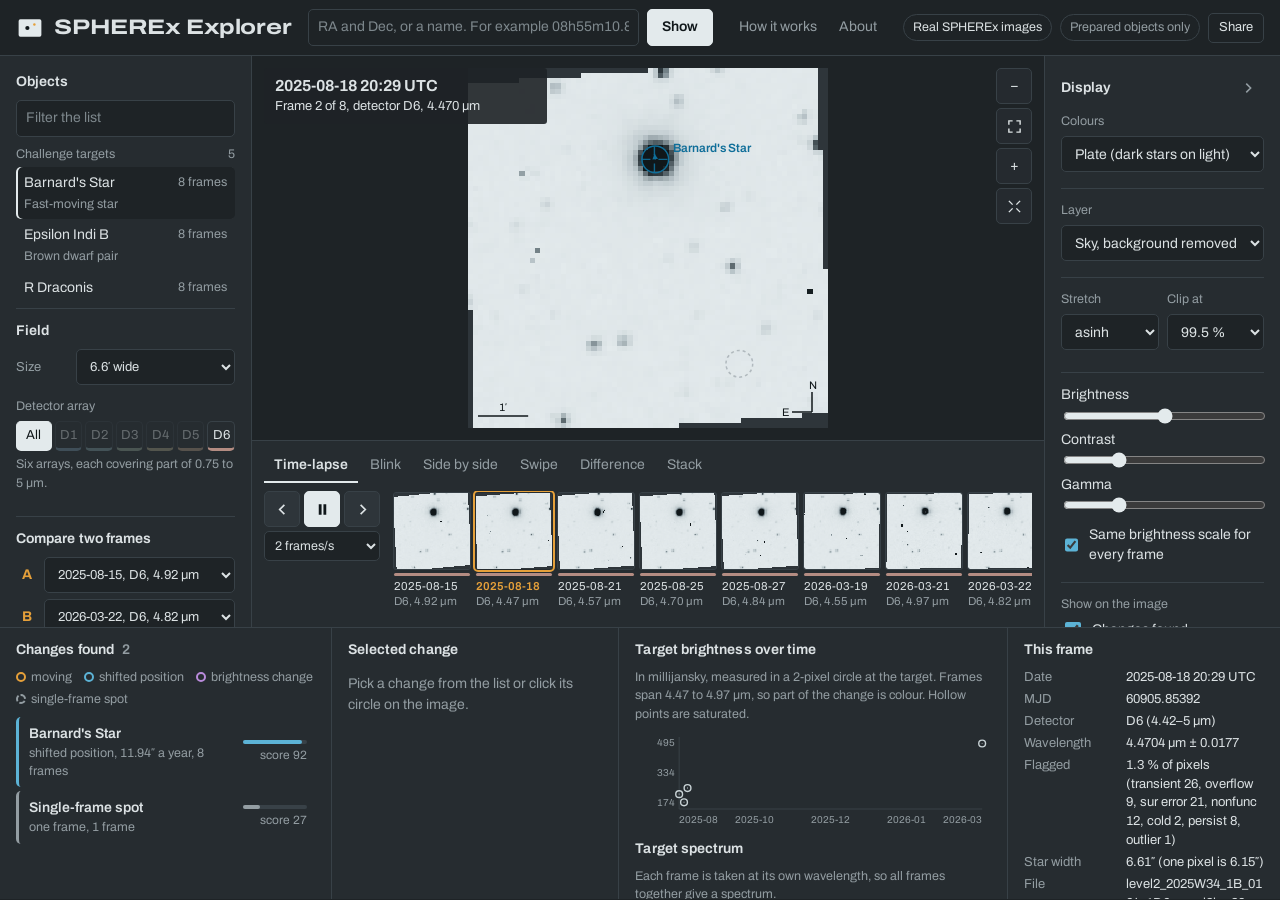
==== site/index.html @ b726d1da "New Design" ====
<!DOCTYPE html>
<html lang="en">
<head>
<meta charset="utf-8">
<meta name="viewport" content="width=device-width, initial-scale=1">
<title>SPHEREx Explorer</title>
<meta name="description" content="Type a position on the sky and play every NASA SPHEREx infrared image of it in time order. Things that move or change brightness stand out.">
<link rel="icon" href="data:image/svg+xml,%3Csvg xmlns=%22http://www.w3.org/2000/svg%22 viewBox=%220 0 32 32%22%3E%3Crect x=%223%22 y=%226%22 width=%2226%22 height=%2220%22 rx=%222%22 fill=%22%23E3EAEC%22/%3E%3Ccircle cx=%2213%22 cy=%2216%22 r=%222.4%22 fill=%22%2310171A%22/%3E%3Ccircle cx=%2221%22 cy=%2212%22 r=%221.4%22 fill=%22%23E5A03A%22/%3E%3C/svg%3E">
<link rel="preconnect" href="https://fonts.googleapis.com">
<link rel="preconnect" href="https://fonts.gstatic.com" crossorigin>
<link href="https://fonts.googleapis.com/css2?family=Archivo:wdth,wght@62..125,400..800&display=swap" rel="stylesheet">
<link rel="stylesheet" href="css/app.css">
</head>
<body>
<header class="topbar">
  <a class="brand" href="./" aria-label="SPHEREx Explorer, start page">
    <svg viewBox="0 0 32 32" class="logo" aria-hidden="true"><rect x="3" y="6" width="26" height="20" rx="2" fill="#E3EAEC"/><circle cx="13" cy="16" r="2.4" fill="#10171A"/><circle cx="21" cy="12" r="1.4" fill="#E5A03A"/></svg>
    <span class="brand-name">SPHEREx Explorer</span>
  </a>
  <form id="searchForm" class="search" role="search">
    <label for="coordInput" class="sr-only">Sky position or object name</label>
    <input id="coordInput" type="text" autocomplete="off" spellcheck="false"
           placeholder="RA and Dec, or a name. For example 08h55m10.8s −07d14m42s, or 133.795 −7.245">
    <button class="btn primary" type="submit">Show</button>
  </form>
  <nav class="topnav" aria-label="Help">
    <button class="navbtn" data-modal="how">How it works</button>
    <button class="navbtn" data-modal="about">About</button>
  </nav>
  <div class="status">
    <span id="sourceBadge" class="badge">No data loaded</span>
    <span id="apiBadge" class="badge dim" title="Search for any coordinates">Live search: checking</span>
    <button id="shareBtn" class="btn ghost small">Share</button>
  </div>
</header>

<main class="layout">
  <!-- LEFT: what to look at -->
  <aside class="panel left" aria-label="Objects and frame selection">
    <section class="block grow">
      <h2>Objects</h2>
      <label for="objectFilter" class="sr-only">Filter objects</label>
      <input id="objectFilter" type="text" placeholder="Filter the list" autocomplete="off">
      <div id="objectList" class="objlist" role="list"></div>
    </section>

    <section class="block">
      <h2>Field</h2>
      <label class="row"><span>Size</span>
        <select id="fovSelect">
          <option value="32">3.3′ wide, fastest</option>
          <option value="64" selected>6.6′ wide</option>
          <option value="96">9.8′ wide</option>
          <option value="128">13.1′ wide, for fast movers</option>
        </select>
      </label>
      <div class="sub">Detector array</div>
      <div id="detectorChips" class="chips det"></div>
      <p class="hint" id="detHint"></p>
    </section>

    <section class="block">
      <h2>Compare two frames</h2>
      <div class="ab">
        <label><span class="abtag">A</span><select id="obsA"></select></label>
        <label><span class="abtag">B</span><select id="obsB"></select></label>
      </div>
      <button id="analyzeBtn" class="btn wide">Blink A and B</button>
    </section>
  </aside>

  <!-- CENTER: the lightbox -->
  <section class="center" aria-label="Image viewer">
    <div class="stage-wrap" id="stageWrap">
      <canvas id="stage" aria-label="SPHEREx image of the selected field"></canvas>
      <div class="stage-msg" id="stageMsg">Pick an object on the left or type a position above.</div>
      <div class="frame-label" id="frameLabel" aria-live="polite"></div>
      <div class="readout" id="readout"></div>
      <div class="view-tools">
        <button class="btn icon" id="zoomOut" aria-label="Zoom out">−</button>
        <button class="btn icon" id="zoomReset" aria-label="Fit image">
          <svg viewBox="0 0 16 16" aria-hidden="true"><path d="M2 6V2h4M10 2h4v4M14 10v4h-4M6 14H2v-4" fill="none" stroke="currentColor" stroke-width="1.5"/></svg>
        </button>
        <button class="btn icon" id="zoomIn" aria-label="Zoom in">+</button>
        <button class="btn icon" id="fullscreenBtn" aria-label="Full screen">
          <svg viewBox="0 0 16 16" aria-hidden="true"><path d="M2 2l4 4M14 2l-4 4M2 14l4-4M14 14l-4-4" fill="none" stroke="currentColor" stroke-width="1.5"/></svg>
        </button>
      </div>
      <div class="loading hidden" id="loading"><div class="spinner"></div><span id="loadingText">Loading</span></div>
    </div>

    <div class="deck">
      <div class="modes" role="tablist" aria-label="View">
        <button class="mode active" data-mode="timelapse" role="tab">Time-lapse</button>
        <button class="mode" data-mode="blink" role="tab">Blink</button>
        <button class="mode" data-mode="side" role="tab">Side by side</button>
        <button class="mode" data-mode="swipe" role="tab">Swipe</button>
        <button class="mode" data-mode="diff" role="tab">Difference</button>
        <button class="mode" data-mode="stack" role="tab">Stack</button>
      </div>
      <div class="stack-opts hidden" id="stackOpts">
        <label><input type="radio" name="stackKind" value="mean" checked> Average (less noise)</label>
        <label><input type="radio" name="stackKind" value="max"> Brightest pixel (movers leave a trail)</label>
        <label><input type="radio" name="stackKind" value="resid"> This frame minus the average</label>
      </div>
      <div class="player" id="player">
        <div class="transport">
          <button class="btn icon" id="prevBtn" aria-label="Previous frame">
            <svg viewBox="0 0 16 16" aria-hidden="true"><path d="M10 3L5 8l5 5" fill="none" stroke="currentColor" stroke-width="1.8"/></svg>
          </button>
          <button class="btn icon play" id="playBtn" aria-label="Play">
            <svg viewBox="0 0 16 16" aria-hidden="true" class="i-play"><path d="M4 2.5v11L13 8z" fill="currentColor"/></svg>
            <svg viewBox="0 0 16 16" aria-hidden="true" class="i-pause"><path d="M4 2.5h3v11H4zM9 2.5h3v11H9z" fill="currentColor"/></svg>
          </button>
          <button class="btn icon" id="nextBtn" aria-label="Next frame">
            <svg viewBox="0 0 16 16" aria-hidden="true"><path d="M6 3l5 5-5 5" fill="none" stroke="currentColor" stroke-width="1.8"/></svg>
          </button>
          <label class="speed"><span class="sr-only">Speed</span>
            <select id="speedSelect"><option value="1">1 frame/s</option><option value="2" selected>2 frames/s</option><option value="4">4 frames/s</option><option value="8">8 frames/s</option></select>
          </label>
        </div>
        <div class="strip" id="strip" role="listbox" aria-label="Frames in time order"></div>
      </div>
    </div>
  </section>

  <!-- RIGHT: display -->
  <aside class="panel right" aria-label="Display settings" id="rightPanel">
    <h2>Display <button class="collapse" id="collapseRight" aria-label="Hide display settings">
      <svg viewBox="0 0 16 16" aria-hidden="true"><path d="M6 3l5 5-5 5" fill="none" stroke="currentColor" stroke-width="1.8"/></svg></button></h2>

    <section class="block">
      <label class="stack-lbl" for="cmapSelect">Colours</label>
      <select id="cmapSelect">
        <option value="plate" selected>Plate (dark stars on light)</option>
        <option value="gray">Grey (light stars on dark)</option>
        <option value="inferno">Inferno</option>
        <option value="ice">Ice</option>
      </select>
      <div class="cbar" id="cbar"></div>
    </section>

    <section class="block">
      <label class="stack-lbl" for="layerSelect">Layer</label>
      <select id="layerSelect">
        <option value="clean" selected>Sky, background removed</option>
        <option value="image">Sky as recorded</option>
        <option value="zodi">Zodiacal light model</option>
        <option value="noise">Noise estimate</option>
        <option value="quality">Flagged pixels</option>
      </select>
    </section>

    <section class="block two">
      <label class="stack-lbl">Stretch
        <select id="stretchSelect">
          <option value="asinh" selected>asinh</option>
          <option value="linear">linear</option>
          <option value="sqrt">square root</option>
          <option value="log">log</option>
        </select>
      </label>
      <label class="stack-lbl">Clip at
        <select id="clipSelect">
          <option value="99.5" selected>99.5 %</option>
          <option value="99">99 %</option>
          <option value="98">98 %</option>
          <option value="95">95 %</option>
          <option value="100">min to max</option>
        </select>
      </label>
    </section>

    <section class="block sliders">
      <label>Brightness <input type="range" id="brightness" min="-0.5" max="0.5" step="0.01" value="0"></label>
      <label>Contrast <input type="range" id="contrast" min="0.3" max="3" step="0.01" value="1"></label>
      <label>Gamma <input type="range" id="gamma" min="0.3" max="3" step="0.01" value="1"></label>
      <label class="check"><input type="checkbox" id="lockScale" checked> Same brightness scale for every frame</label>
    </section>

    <section class="block">
      <div class="stack-lbl">Show on the image</div>
      <label class="check"><input type="checkbox" id="showDetections" checked> Changes found</label>
      <label class="check"><input type="checkbox" id="showCross" checked> Target position</label>
      <label class="check"><input type="checkbox" id="showFlags"> Flagged pixels in red</label>
      <label class="check"><input type="checkbox" id="showGaia"> Gaia DR3 stars</label>
      <label class="check"><input type="checkbox" id="showWise"> AllWISE sources</label>
      <label class="check" title="Only changes the picture: small groups of flagged pixels are filled from their neighbours. Saturated star cores are left alone."><input type="checkbox" id="repairChk" checked> Fill cosmic-ray hits</label>
      <label class="check"><input type="checkbox" id="smoothChk"> Smooth by 1 pixel</label>
    </section>

    <section class="block actions">
      <button class="btn ghost wide" id="resetBtn">Reset display</button>
      <button class="btn ghost wide" id="aladinBtn">Open in Aladin sky atlas</button>
    </section>
  </aside>

  <!-- BOTTOM: what the computer found -->
  <section class="panel bottom" aria-label="Results">
    <div class="res-col">
      <h2>Changes found <span class="count" id="detCount">0</span></h2>
      <ul class="legend" aria-label="Legend">
        <li><i class="k moving"></i>moving</li>
        <li><i class="k shifted"></i>shifted position</li>
        <li><i class="k variable"></i>brightness change</li>
        <li><i class="k transient"></i>single-frame spot</li>
      </ul>
      <ul class="det-list" id="detList"></ul>
    </div>
    <div class="res-col">
      <h2>Selected change</h2>
      <div id="inspector" class="inspector"></div>
    </div>
    <div class="res-col charts">
      <h2>Target brightness over time</h2>
      <p class="hint" id="photNote"></p>
      <div class="chart" id="lcChart"></div>
      <h2>Target spectrum</h2>
      <p class="hint">Each frame is taken at its own wavelength, so all frames together give a spectrum.</p>
      <div class="chart" id="specChart"></div>
    </div>
    <div class="res-col">
      <h2>This frame</h2>
      <div id="frameMeta" class="meta"></div>
      <div id="notes" class="notes"></div>
    </div>
  </section>
</main>

<!-- Dialogs -->
<div class="modal hidden" id="modal-how" role="dialog" aria-modal="true" aria-labelledby="howTitle">
  <div class="modal-box prose">
    <button class="modal-close" data-close aria-label="Close">×</button>
    <h2 id="howTitle">How it works</h2>
    <p>In 1930 Clyde Tombaugh found Pluto by flipping between two photographs of the same patch of sky and noticing one dot that had moved. This tool does the same with images from NASA's SPHEREx telescope, which has photographed the whole sky in infrared every six months since 2025.</p>
    <h3>What happens when you type a position</h3>
    <ol>
      <li>The tool asks NASA's IRSA archive for every SPHEREx image that contains the position and downloads a small square around it.</li>
      <li>SPHEREx photographs the sky at a different angle each time, so each square is rotated to put north up and redrawn on the same grid. Stars stay put; anything that moves, moves on screen.</li>
      <li>Pixels hit by cosmic rays, dead pixels and saturated pixels are marked using the flags that come with each image. The glow from dust in the Solar System (zodiacal light) is subtracted.</li>
      <li>A program compares the frames and marks sources that move in a straight line, stars whose position drifts by at least 2.5″ a year, and stars whose brightness changes compared with their neighbours. It gives each one a score. The score is a hint, not a verdict.</li>
    </ol>
    <h3>Limits</h3>
    <p>One SPHEREx pixel covers 6.15″ of sky. In a year of data only the fastest nearby stars move by about one pixel. Very bright stars saturate the detector, and very faint objects are lost in the noise of a single image.</p>
    <p>SPHEREx has six detector arrays, each covering a different infrared wavelength range. A star can look brighter in one array than another simply because of its colour, so to look for brightness changes, compare frames from the same array.</p>
  </div>
</div>
<div class="modal hidden" id="modal-about" role="dialog" aria-modal="true" aria-labelledby="aboutTitle">
  <div class="modal-box prose">
    <button class="modal-close" data-close aria-label="Close">×</button>
    <h2 id="aboutTitle">About</h2>
    <p>Made for the 2026 NASA Space Apps Challenge, challenge “Planet X and SPHEREx”, by team <span id="teamName">The K' Oirat</span> from Astana, Kazakhstan.</p>
    <p>Images: SPHEREx Quick Release spectral images from the NASA/IPAC Infrared Science Archive (IRSA). If you use images from this tool, cite the SPHEREx data release DOIs listed by IRSA. Star catalogues: ESA Gaia DR3 and NASA AllWISE through CDS VizieR. Sky atlas: Aladin Lite by CDS, Strasbourg.</p>
    <p>To link to a position, add <code>?ra=…&amp;dec=…</code> to the address, or use Share.</p>
    <p class="muted">The change scores come from a simple algorithm and are not scientific classifications.</p>
  </div>
</div>
<div class="modal hidden" id="modal-share" role="dialog" aria-modal="true" aria-labelledby="shareTitle">
  <div class="modal-box">
    <button class="modal-close" data-close aria-label="Close">×</button>
    <h2 id="shareTitle">Share this view</h2>
    <label class="stack-lbl" for="shareLink">Link</label>
    <div class="copyrow"><input id="shareLink" readonly><button class="btn primary" data-copy="shareLink">Copy link</button></div>
    <label class="stack-lbl" for="embedCode">Code to embed in another website</label>
    <div class="copyrow"><input id="embedCode" readonly><button class="btn primary" data-copy="embedCode">Copy code</button></div>
  </div>
</div>
<div class="modal hidden" id="modal-aladin" role="dialog" aria-modal="true" aria-labelledby="aladinTitle">
  <div class="modal-box wide">
    <button class="modal-close" data-close aria-label="Close">×</button>
    <h2 id="aladinTitle">Sky atlas around the target</h2>
    <p class="hint">2MASS images with Gaia DR3 and AllWISE catalogues, from Aladin Lite (CDS).</p>
    <div id="aladinDiv" class="aladin"></div>
  </div>
</div>
<div class="toast hidden" id="toast" role="status"></div>

<script src="js/config.js"></script>
<script src="js/app.js"></script>
</body>
</html>
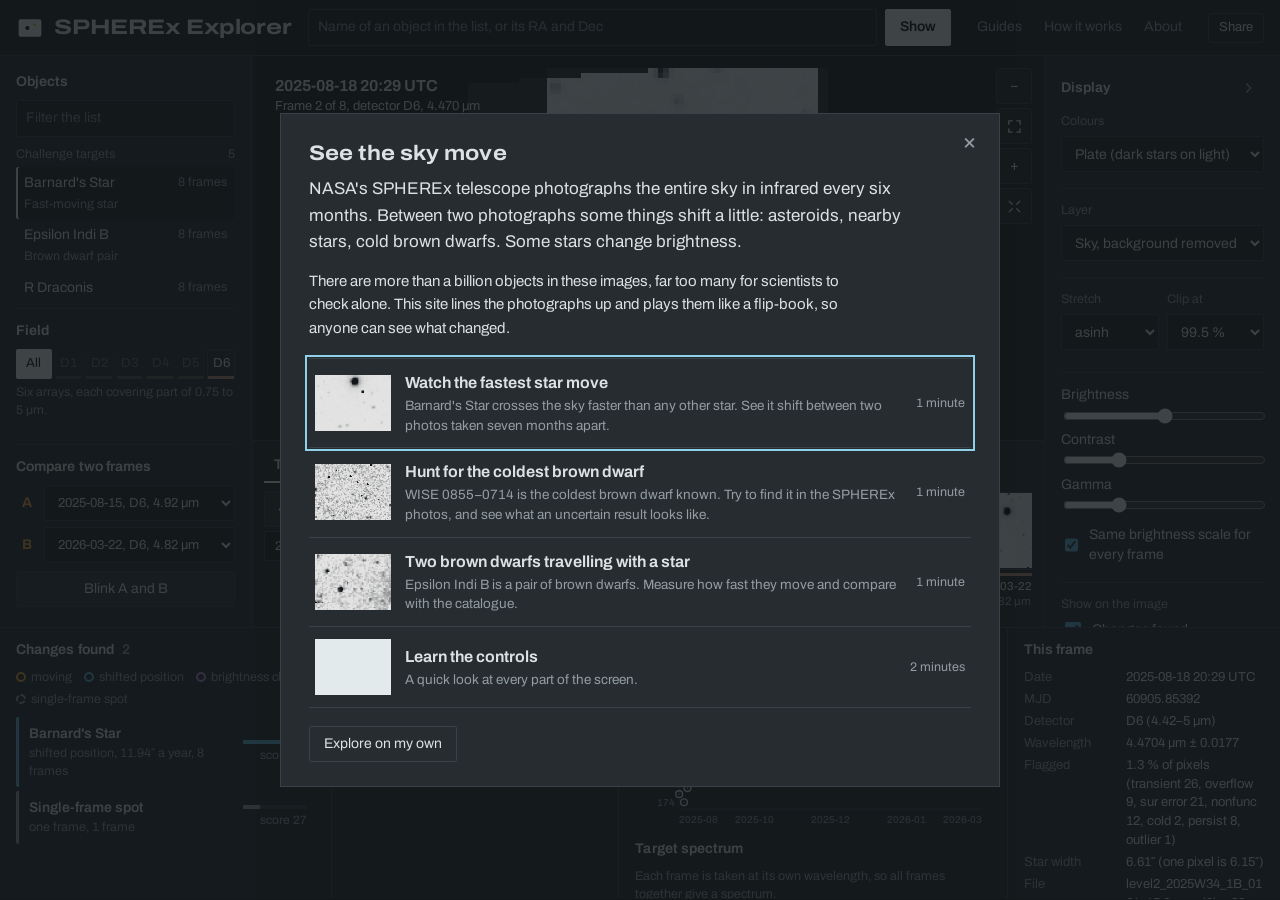
==== commit 55a00b59: "UI / UX Fixes and Scalability" ====
--- a/site/index.html
+++ b/site/index.html
@@ -24,18 +24,16 @@
     <button class="btn primary" type="submit">Show</button>
   </form>
   <nav class="topnav" aria-label="Help">
+    <button class="navbtn" id="guidesBtn">Guides</button>
     <button class="navbtn" data-modal="how">How it works</button>
     <button class="navbtn" data-modal="about">About</button>
   </nav>
   <div class="status">
-    <span id="sourceBadge" class="badge">No data loaded</span>
-    <span id="apiBadge" class="badge dim" title="Search for any coordinates">Live search: checking</span>
     <button id="shareBtn" class="btn ghost small">Share</button>
   </div>
 </header>
 
 <main class="layout">
-  <!-- LEFT: what to look at -->
   <aside class="panel left" aria-label="Objects and frame selection">
     <section class="block grow">
       <h2>Objects</h2>
@@ -46,7 +44,7 @@
 
     <section class="block">
       <h2>Field</h2>
-      <label class="row"><span>Size</span>
+      <label class="row needs-api"><span>Size</span>
         <select id="fovSelect">
           <option value="32">3.3′ wide, fastest</option>
           <option value="64" selected>6.6′ wide</option>
@@ -54,7 +52,7 @@
           <option value="128">13.1′ wide, for fast movers</option>
         </select>
       </label>
-      <div class="sub">Detector array</div>
+      <div class="sub needs-api">Detector array</div>
       <div id="detectorChips" class="chips det"></div>
       <p class="hint" id="detHint"></p>
     </section>
@@ -69,7 +67,6 @@
     </section>
   </aside>
 
-  <!-- CENTER: the lightbox -->
   <section class="center" aria-label="Image viewer">
     <div class="stage-wrap" id="stageWrap">
       <canvas id="stage" aria-label="SPHEREx image of the selected field"></canvas>
@@ -124,7 +121,6 @@
     </div>
   </section>
 
-  <!-- RIGHT: display -->
   <aside class="panel right" aria-label="Display settings" id="rightPanel">
     <h2>Display <button class="collapse" id="collapseRight" aria-label="Hide display settings">
       <svg viewBox="0 0 16 16" aria-hidden="true"><path d="M6 3l5 5-5 5" fill="none" stroke="currentColor" stroke-width="1.8"/></svg></button></h2>
@@ -183,8 +179,8 @@
       <label class="check"><input type="checkbox" id="showDetections" checked> Changes found</label>
       <label class="check"><input type="checkbox" id="showCross" checked> Target position</label>
       <label class="check"><input type="checkbox" id="showFlags"> Flagged pixels in red</label>
-      <label class="check"><input type="checkbox" id="showGaia"> Gaia DR3 stars</label>
-      <label class="check"><input type="checkbox" id="showWise"> AllWISE sources</label>
+      <label class="check needs-api"><input type="checkbox" id="showGaia"> Gaia DR3 stars</label>
+      <label class="check needs-api"><input type="checkbox" id="showWise"> AllWISE sources</label>
       <label class="check" title="Only changes the picture: small groups of flagged pixels are filled from their neighbours. Saturated star cores are left alone."><input type="checkbox" id="repairChk" checked> Fill cosmic-ray hits</label>
       <label class="check"><input type="checkbox" id="smoothChk"> Smooth by 1 pixel</label>
     </section>
@@ -195,7 +191,6 @@
     </section>
   </aside>
 
-  <!-- BOTTOM: what the computer found -->
   <section class="panel bottom" aria-label="Results">
     <div class="res-col">
       <h2>Changes found <span class="count" id="detCount">0</span></h2>
@@ -227,7 +222,6 @@
   </section>
 </main>
 
-<!-- Dialogs -->
 <div class="modal hidden" id="modal-how" role="dialog" aria-modal="true" aria-labelledby="howTitle">
   <div class="modal-box prose">
     <button class="modal-close" data-close aria-label="Close">×</button>
@@ -240,6 +234,9 @@
       <li>Pixels hit by cosmic rays, dead pixels and saturated pixels are marked using the flags that come with each image. The glow from dust in the Solar System (zodiacal light) is subtracted.</li>
       <li>A program compares the frames and marks sources that move in a straight line, stars whose position drifts by at least 2.5″ a year, and stars whose brightness changes compared with their neighbours. It gives each one a score. The score is a hint, not a verdict.</li>
     </ol>
+    <h3>How the parts fit together</h3>
+    <p>The data comes first. Everything is built around SPHEREx's own image files (FITS), and the website is only the outer layer that shows the result. New data releases, a better detection model or a different website can each be swapped in without touching the rest.</p>
+    <img class="diagram" src="img/architecture.svg" alt="Diagram: SPHEREx FITS images in NASA's IRSA archive feed a Python pipeline, which writes one JSON file per object; the website reads those files. A machine-learning model, new data releases and other telescopes can plug into the pipeline.">
     <h3>Limits</h3>
     <p>One SPHEREx pixel covers 6.15″ of sky. In a year of data only the fastest nearby stars move by about one pixel. Very bright stars saturate the detector, and very faint objects are lost in the noise of a single image.</p>
     <p>SPHEREx has six detector arrays, each covering a different infrared wavelength range. A star can look brighter in one array than another simply because of its colour, so to look for brightness changes, compare frames from the same array.</p>
@@ -273,9 +270,20 @@
     <div id="aladinDiv" class="aladin"></div>
   </div>
 </div>
+<div class="modal hidden" id="modal-welcome" role="dialog" aria-modal="true" aria-labelledby="welcomeTitle">
+  <div class="modal-box welcome">
+    <button class="modal-close" data-close aria-label="Close">×</button>
+    <h2 id="welcomeTitle">See the sky move</h2>
+    <p class="lede">NASA's SPHEREx telescope photographs the entire sky in infrared every six months. Between two photographs some things shift a little: asteroids, nearby stars, cold brown dwarfs. Some stars change brightness.</p>
+    <p>There are more than a billion objects in these images, far too many for scientists to check alone. This site lines the photographs up and plays them like a flip-book, so anyone can see what changed.</p>
+    <ul class="guides" id="guideList"></ul>
+    <button class="btn ghost skip" data-close>Explore on my own</button>
+  </div>
+</div>
 <div class="toast hidden" id="toast" role="status"></div>
 
 <script src="js/config.js"></script>
 <script src="js/app.js"></script>
+<script src="js/guide.js"></script>
 </body>
 </html>
--- a/site/css/app.css
+++ b/site/css/app.css
@@ -0,0 +1,286 @@
+:root {
+  --housing: #1E2326;
+  --panel: #262C30;
+  --panel-2: #2E353A;
+  --rule: #384147;
+  --ink: #DCE2E4;
+  --ink-muted: #939DA2;
+  --glass: #E3EAEC;
+  --plate-ink: #10171A;
+  --sodium: #E5A03A;
+  --cyan: #5CB3D6;
+  --violet: #B98BDB;
+  --moving: var(--sodium);
+  --shifted: var(--cyan);
+  --variable: var(--violet);
+  --transient: #939DA2;
+  --focus: #8FD0EA;
+  --r-panel: 0;
+  --r-ctl: 2px;
+  --font: "Archivo", "Helvetica Neue", Arial, sans-serif;
+  --s1: 4px; --s2: 8px; --s3: 12px; --s4: 16px; --s5: 24px;
+}
+* { box-sizing: border-box; }
+html, body { height: 100%; margin: 0; }
+body {
+  background: var(--housing); color: var(--ink);
+  font: 400 14px/1.45 var(--font); font-variation-settings: "wdth" 100;
+  font-feature-settings: "tnum" 1; -webkit-font-smoothing: antialiased;
+}
+button, input, select { font: inherit; color: inherit; }
+button { cursor: pointer; }
+:focus-visible { outline: 2px solid var(--focus); outline-offset: 2px; }
+h2 { font-size: 14px; font-weight: 650; margin: 0 0 var(--s2); display: flex; align-items: center; gap: var(--s2); letter-spacing: .005em; }
+h3 { font-size: 14px; font-weight: 650; margin: var(--s4) 0 var(--s1); }
+code { font: inherit; background: var(--panel-2); padding: 0 4px; }
+a { color: var(--cyan); }
+.hidden { display: none !important; }
+.sr-only { position: absolute !important; width: 1px; height: 1px; overflow: hidden; clip: rect(0 0 0 0); white-space: nowrap; }
+.muted { color: var(--ink-muted); }
+.hint { font-size: 12.5px; color: var(--ink-muted); margin: var(--s1) 0 var(--s2); }
+
+.topbar { display: flex; align-items: center; gap: var(--s4); padding: var(--s2) var(--s4); min-height: 56px; border-bottom: 1px solid var(--rule); }
+.brand { display: flex; align-items: center; gap: 10px; color: var(--ink); text-decoration: none; flex: none; }
+.logo { width: 28px; height: 28px; }
+.brand-name { font-size: 21px; font-weight: 720; font-variation-settings: "wdth" 125; letter-spacing: -.01em; line-height: 1; }
+.search { flex: 1; display: flex; gap: var(--s2); max-width: 720px; }
+.search input { flex: 1; min-width: 0; }
+.topnav { display: flex; gap: 2px; }
+.navbtn { background: none; border: 0; padding: 8px 10px; border-radius: var(--r-ctl); color: var(--ink-muted); }
+.navbtn:hover { color: var(--ink); background: var(--panel); }
+.status { margin-left: auto; display: flex; align-items: center; gap: var(--s2); flex: none; }
+.no-api .needs-api { display: none !important; }
+
+select, input[type=text], input[readonly] {
+  width: 100%; background: var(--housing); border: 1px solid var(--rule); border-radius: var(--r-ctl);
+  padding: 7px 9px; min-height: 36px; outline: none;
+}
+select:focus-visible, input:focus-visible { border-color: var(--focus); outline: none; box-shadow: 0 0 0 1px var(--focus); }
+input::placeholder { color: #7D878C; }
+.btn { border: 1px solid var(--rule); background: var(--panel-2); border-radius: var(--r-ctl); padding: 7px 14px; min-height: 36px; transition: background-color .15s, border-color .15s; }
+.btn:hover { border-color: #56626A; background: #343C42; }
+.btn.primary { background: var(--glass); color: var(--plate-ink); border-color: var(--glass); font-weight: 600; }
+.btn.primary:hover { background: #fff; }
+.btn.ghost { background: transparent; }
+.btn.small { padding: 4px 10px; min-height: 30px; font-size: 13px; }
+.btn.wide { width: 100%; margin-top: var(--s2); }
+.btn.icon { width: 36px; height: 36px; padding: 0; display: inline-grid; place-items: center; }
+.btn.icon svg { width: 15px; height: 15px; }
+.btn:disabled { opacity: .45; cursor: not-allowed; }
+.check { display: flex; align-items: center; gap: var(--s2); margin: 6px 0; cursor: pointer; }
+.check input, .stack-opts input { accent-color: var(--cyan); width: 16px; height: 16px; }
+input[type=range] { accent-color: var(--glass); width: 100%; }
+.stack-lbl { display: block; font-size: 12.5px; color: var(--ink-muted); margin-bottom: 6px; }
+.stack-lbl select { margin-top: 6px; color: var(--ink); font-size: 14px; }
+.row { display: grid; grid-template-columns: 52px 1fr; align-items: center; gap: var(--s2); font-size: 13px; color: var(--ink-muted); }
+.row select { color: var(--ink); }
+.sub { font-size: 12.5px; color: var(--ink-muted); margin: var(--s3) 0 6px; }
+
+.layout {
+  height: calc(100vh - 57px); display: grid; gap: 0;
+  grid-template-columns: 252px minmax(420px, 1fr) 236px;
+  grid-template-rows: minmax(380px, 1fr) 272px;
+  grid-template-areas: "left center right" "bottom bottom bottom";
+}
+.layout.right-collapsed { grid-template-columns: 252px minmax(420px, 1fr) 48px; }
+.layout.right-collapsed .right > :not(h2) { display: none; }
+.layout.right-collapsed .right h2 { writing-mode: vertical-rl; }
+.layout.right-collapsed .collapse svg { transform: rotate(180deg); }
+.panel { background: var(--panel); min-height: 0; min-width: 0; padding: var(--s4); }
+.left { grid-area: left; border-right: 1px solid var(--rule); display: flex; flex-direction: column; overflow-y: auto; }
+.right { grid-area: right; border-left: 1px solid var(--rule); overflow: auto; }
+.bottom { grid-area: bottom; border-top: 1px solid var(--rule); display: grid; grid-template-columns: 1.15fr 1fr 1.35fr .95fr; overflow: hidden; padding: 0; }
+.block { margin-bottom: var(--s4); }
+.block.two { display: grid; grid-template-columns: 1fr 1fr; gap: var(--s2); }
+.block.grow { flex: 1 1 220px; min-height: 220px; display: flex; flex-direction: column; }
+.left .block + .block { border-top: 1px solid var(--rule); padding-top: var(--s3); }
+.right .block + .block { border-top: 1px solid var(--rule); padding-top: var(--s3); }
+.collapse { margin-left: auto; background: none; border: 0; color: var(--ink-muted); width: 32px; height: 32px; display: grid; place-items: center; border-radius: var(--r-ctl); }
+.collapse:hover { background: var(--panel-2); color: var(--ink); }
+.collapse svg { width: 14px; height: 14px; }
+
+.objlist { margin-top: var(--s2); overflow: auto; flex: 1 1 0; min-height: 0; margin-right: -8px; padding-right: 8px; }
+.objgroup { font-size: 12.5px; color: var(--ink-muted); margin: var(--s3) 0 var(--s1); display: flex; justify-content: space-between; }
+.objgroup:first-child { margin-top: 0; }
+.obj { display: grid; grid-template-columns: 1fr auto; gap: 2px var(--s2); width: 100%; text-align: left; background: none; border: 0; border-radius: var(--r-ctl); padding: 6px 8px; color: var(--ink); }
+.obj:hover { background: var(--panel-2); }
+.obj[aria-current="true"] { background: var(--housing); box-shadow: inset 2px 0 0 var(--glass); }
+.obj .on { font-size: 12.5px; color: var(--ink-muted); }
+.obj .what { grid-column: 1 / -1; font-size: 12.5px; color: var(--ink-muted); }
+.obj .flag { width: 8px; height: 8px; border-radius: 50%; align-self: center; }
+.chips { display: flex; flex-wrap: wrap; gap: 4px; }
+.chips.det { display: grid; grid-template-columns: 1.3fr repeat(6, 1fr); gap: 3px; }
+.chips.det .chip { justify-content: center; padding: 3px 0; border-bottom-width: 3px; }
+.chip { border: 1px solid var(--rule); background: transparent; border-radius: var(--r-ctl); padding: 3px 8px; min-height: 30px; font-size: 13px; display: inline-flex; align-items: center; gap: 5px; }
+.chip:hover { border-color: #56626A; }
+.chip.active { background: var(--glass); color: var(--plate-ink); border-color: var(--glass); }
+.chip .sub { margin: 0; font-size: 12px; color: inherit; opacity: .7; }
+.chip.off { opacity: .35; }
+
+.ab { display: grid; gap: 6px; }
+.ab label { display: grid; grid-template-columns: 22px 1fr; align-items: center; gap: 6px; }
+.abtag { font-weight: 700; color: var(--sodium); text-align: center; }
+.ab select { font-size: 13px; }
+
+.center { grid-area: center; display: flex; flex-direction: column; min-width: 0; min-height: 0; }
+.stage-wrap { position: relative; flex: 1; min-height: 0; background: var(--housing); overflow: hidden; }
+#stage { position: absolute; inset: 0; width: 100%; height: 100%; cursor: grab; touch-action: none; }
+#stage.dragging { cursor: grabbing; }
+.stage-msg { position: absolute; inset: 0; display: grid; place-items: center; color: var(--ink-muted); text-align: center; padding: 30px; pointer-events: none; max-width: 60ch; margin: auto; }
+.stage-msg:empty { display: none; }
+.frame-label { position: absolute; left: var(--s3); top: var(--s3); max-width: min(440px, calc(100% - 80px)); font-size: 13px; line-height: 1.4; pointer-events: none; white-space: pre-line; color: var(--ink); background: rgba(30,35,38,.9); padding: 7px 11px 8px; border-radius: var(--r-panel); }
+.frame-label:first-line { font-size: 16px; font-weight: 650; }
+.frame-label:empty, .readout:empty { display: none; }
+.readout { position: absolute; left: var(--s3); bottom: var(--s3); font-size: 12.5px; color: var(--ink); pointer-events: none; white-space: pre; background: rgba(30,35,38,.9); padding: 5px 9px; border-radius: var(--r-panel); }
+.view-tools { position: absolute; right: var(--s3); top: var(--s3); display: flex; flex-direction: column; gap: 4px; }
+.view-tools .btn { background: rgba(38,44,48,.9); }
+.loading { position: absolute; inset: 0; display: flex; align-items: center; justify-content: center; gap: 10px; background: rgba(30,35,38,.75); }
+.spinner { width: 22px; height: 22px; border-radius: 50%; border: 3px solid var(--rule); border-top-color: var(--glass); animation: spin .9s linear infinite; }
+@keyframes spin { to { transform: rotate(360deg); } }
+
+.deck { border-top: 1px solid var(--rule); padding: var(--s2) var(--s3) var(--s3); background: var(--panel); }
+.modes { display: flex; gap: 2px; flex-wrap: wrap; margin-bottom: var(--s2); }
+.mode { background: none; border: 0; border-bottom: 2px solid transparent; padding: 6px 10px; color: var(--ink-muted); min-height: 34px; }
+.mode:hover { color: var(--ink); }
+.mode.active { color: var(--ink); border-bottom-color: var(--glass); font-weight: 600; }
+.stack-opts { display: flex; gap: var(--s4); margin: 0 0 var(--s2); font-size: 13px; color: var(--ink-muted); flex-wrap: wrap; }
+.stack-opts label { display: flex; align-items: center; gap: 6px; cursor: pointer; }
+.player { display: flex; gap: var(--s3); align-items: stretch; }
+.transport { display: grid; grid-template-columns: repeat(3, 36px); grid-template-rows: 36px auto; gap: 4px; align-content: start; }
+.transport .speed { grid-column: 1 / -1; }
+.transport .speed select { min-height: 30px; padding: 3px 6px; font-size: 12.5px; }
+.btn.play { background: var(--glass); color: var(--plate-ink); border-color: var(--glass); }
+.btn.play:hover { background: #fff; }
+.btn.play .i-pause, .btn.play.playing .i-play { display: none; }
+.btn.play.playing .i-pause { display: block; }
+
+.strip { flex: 1; display: flex; gap: 6px; overflow-x: auto; padding: 2px 2px 6px; scroll-behavior: smooth; }
+.plate { flex: none; width: 76px; background: none; border: 0; padding: 0; text-align: left; color: var(--ink-muted); font-size: 11.5px; line-height: 1.3; position: relative; }
+.plate canvas { display: block; width: 76px; height: 76px; image-rendering: pixelated; outline: 1px solid var(--rule); }
+.plate .bar { display: block; height: 3px; margin: 4px 0 3px; }
+.plate .d { display: block; color: var(--ink); }
+.plate:hover canvas { outline-color: #6B7880; }
+.plate[aria-selected="true"] canvas { outline: 2px solid var(--sodium); outline-offset: 1px; }
+.plate[aria-selected="true"] .d { color: var(--sodium); font-weight: 600; }
+.plate .ab-mark { position: absolute; top: 3px; left: 3px; font-weight: 700; font-size: 11px; background: var(--plate-ink); color: var(--sodium); padding: 0 4px; }
+.plate .ab-mark:empty { display: none; }
+
+.res-col { min-width: 0; overflow: auto; padding: var(--s3) var(--s4); }
+.res-col + .res-col { border-left: 1px solid var(--rule); }
+.count { font-weight: 600; color: var(--ink-muted); }
+.legend { list-style: none; display: flex; flex-wrap: wrap; gap: 4px 12px; font-size: 12.5px; color: var(--ink-muted); margin: 0 0 var(--s2); padding: 0; }
+.k { display: inline-block; width: 10px; height: 10px; border-radius: 50%; margin-right: 5px; vertical-align: -1px; border: 2px solid; }
+.k.moving { border-color: var(--moving); } .k.shifted { border-color: var(--shifted); }
+.k.variable { border-color: var(--variable); } .k.transient { border-color: var(--transient); border-style: dashed; }
+.det-list { list-style: none; margin: 0; padding: 0; }
+.det-list li { display: grid; grid-template-columns: 1fr 64px; align-items: center; gap: var(--s2); padding: 7px 8px 7px 10px; border-radius: var(--r-ctl); cursor: pointer; border-left: 3px solid var(--rule); margin-bottom: 4px; }
+.det-list li:hover { background: var(--panel-2); }
+.det-list li.sel { background: var(--housing); }
+.det-list li:focus-visible { outline: 2px solid var(--focus); }
+.det-list .kind { font-weight: 600; }
+.det-list .kind small { display: block; font-weight: 400; color: var(--ink-muted); font-size: 12.5px; }
+.det-list .id { display: none; }
+.det-list li.empty { cursor: default; border-left-color: transparent; color: var(--ink-muted); grid-template-columns: 1fr; }
+.conf { height: 4px; background: var(--rule); position: relative; }
+.conf b { position: absolute; left: 0; top: 0; bottom: 0; }
+.conf-txt { font-size: 12px; color: var(--ink-muted); text-align: right; margin-top: 3px; }
+.inspector dl, .meta dl { display: grid; grid-template-columns: 92px 1fr; gap: 3px 10px; margin: 0; font-size: 13px; }
+.inspector dt, .meta dt { color: var(--ink-muted); }
+.inspector dd, .meta dd { margin: 0; word-break: break-word; }
+.inspector .explain { font-size: 13px; color: var(--ink-muted); margin: var(--s2) 0 0; max-width: 62ch; }
+.inspector .actions { display: flex; flex-wrap: wrap; gap: 6px; margin-top: var(--s3); }
+.notes { margin-top: var(--s3); font-size: 12.5px; color: var(--ink-muted); }
+.notes p { margin: 0 0 var(--s2); padding-left: var(--s2); border-left: 2px solid var(--rule); max-width: 60ch; }
+.notes p.warn { border-left-color: var(--sodium); color: #E9CE9F; }
+.chart { height: 96px; margin-bottom: var(--s3); }
+.chart svg { width: 100%; height: 100%; overflow: visible; }
+.chart .axisline { stroke: var(--rule); }
+.chart text { fill: var(--ink-muted); font-size: 10px; font-family: var(--font); }
+.chart circle { cursor: pointer; }
+.chart .empty { fill: var(--ink-muted); font-size: 12px; }
+
+.modal { position: fixed; inset: 0; background: rgba(16,21,24,.78); display: grid; place-items: center; z-index: 50; padding: var(--s5); }
+.modal-box { position: relative; background: var(--panel); border: 1px solid var(--rule); padding: var(--s5) 28px; max-width: 640px; width: 100%; max-height: 90vh; overflow: auto; }
+.modal-box.wide { max-width: 980px; }
+.modal-box h2 { font-size: 21px; font-weight: 700; font-variation-settings: "wdth" 112; }
+.prose p, .prose li { font-size: 15px; line-height: 1.55; max-width: 64ch; }
+.prose ol { padding-left: 1.2em; }
+.prose li { margin-bottom: var(--s2); }
+.modal-close { position: absolute; right: 10px; top: 8px; background: none; border: 0; font-size: 24px; color: var(--ink-muted); width: 40px; height: 40px; border-radius: var(--r-ctl); }
+.modal-close:hover { color: var(--ink); background: var(--panel-2); }
+.copyrow { display: flex; gap: 6px; margin-bottom: var(--s3); }
+.copyrow .btn { flex: none; }
+.aladin { width: 100%; height: 520px; border-radius: var(--r-panel); overflow: hidden; background: #000; }
+.toast { position: fixed; bottom: var(--s5); left: 50%; transform: translateX(-50%); background: var(--glass); color: var(--plate-ink); padding: 9px 16px; border-radius: var(--r-ctl); z-index: 60; font-weight: 500; }
+
+body.embed .topbar, body.embed .left, body.embed .right, body.embed .bottom { display: none; }
+body.embed .layout { height: 100vh; grid-template-columns: 1fr; grid-template-rows: 1fr; grid-template-areas: "center"; }
+.center:fullscreen { background: var(--housing); }
+
+@media (prefers-reduced-motion: reduce) {
+  * { transition: none !important; animation-duration: .01ms !important; scroll-behavior: auto !important; }
+}
+
+@media (max-width: 1180px) {
+  .topbar { flex-wrap: wrap; }
+  .search { order: 3; flex-basis: 100%; max-width: none; }
+  .layout { height: auto; grid-template-columns: 1fr; grid-template-rows: auto; grid-template-areas: "center" "left" "right" "bottom"; }
+  .center { height: 78vh; min-height: 460px; }
+  .left, .right { border: 0; border-top: 1px solid var(--rule); }
+  .objlist { max-height: 320px; }
+  .bottom { grid-template-columns: 1fr 1fr; overflow: visible; }
+  .res-col:nth-child(3) { border-left: 0; }
+}
+@media (max-width: 600px) {
+  .topnav { display: none; }
+  .bottom { grid-template-columns: 1fr; }
+  .res-col + .res-col { border-left: 0; border-top: 1px solid var(--rule); }
+  .player { flex-direction: column; }
+  .transport { grid-template-columns: repeat(3, 44px) 1fr; grid-template-rows: 44px; }
+  .transport .btn.icon { width: 44px; height: 44px; }
+  .transport .speed { grid-column: auto; align-self: center; }
+}
+
+.tip {
+  position: fixed; z-index: 80; max-width: 320px; pointer-events: none;
+  background: #14191B; color: var(--ink); border: 1px solid #4A555C;
+  padding: 8px 11px 9px; font-size: 13px; line-height: 1.45; box-shadow: 0 6px 18px rgba(0,0,0,.45);
+}
+.tip b { display: block; font-weight: 650; margin-bottom: 2px; }
+.tip p { margin: 0; color: #C3CBCE; }
+.tip .key { margin-top: 6px; color: var(--ink-muted); font-size: 12.5px; }
+.tip .key kbd { font: inherit; color: var(--ink); border: 1px solid #4A555C; padding: 0 5px; margin-right: 2px; }
+
+.tour-spot {
+  position: fixed; z-index: 70; pointer-events: none; outline: 2px solid var(--sodium); outline-offset: 2px;
+  box-shadow: 0 0 0 200vmax rgba(14,18,20,.72); transition: top .25s, left .25s, width .25s, height .25s;
+}
+.tour-card {
+  position: fixed; z-index: 75; width: min(360px, calc(100vw - 24px)); background: var(--glass); color: var(--plate-ink);
+  padding: 16px 18px 14px; box-shadow: 0 10px 30px rgba(0,0,0,.5);
+}
+.tour-card h3 { margin: 0 0 6px; font-size: 16px; font-weight: 700; }
+.tour-card p { margin: 0 0 8px; font-size: 14px; line-height: 1.5; }
+.tour-card .tour-foot { display: flex; align-items: center; gap: 6px; margin-top: 12px; }
+.tour-card .tour-count { font-size: 12.5px; color: #4D5A60; margin-right: auto; }
+.tour-card .btn { background: transparent; color: var(--plate-ink); border-color: #9AA7AC; min-height: 34px; }
+.tour-card .btn:hover { background: #fff; border-color: var(--plate-ink); }
+.tour-card .btn.primary { background: var(--plate-ink); color: var(--glass); border-color: var(--plate-ink); }
+.tour-card .tour-x { position: absolute; right: 6px; top: 4px; background: none; border: 0; font-size: 22px; color: #4D5A60; width: 36px; height: 36px; }
+
+.welcome { max-width: 720px; }
+.welcome .lede { font-size: 17px; line-height: 1.55; max-width: 60ch; margin: 0 0 12px; }
+.welcome p { font-size: 15px; line-height: 1.55; max-width: 62ch; }
+.guides { list-style: none; margin: 18px 0 8px; padding: 0; border-top: 1px solid var(--rule); }
+.guides li { border-bottom: 1px solid var(--rule); }
+.guides button {
+  width: 100%; display: grid; grid-template-columns: 76px 1fr auto; gap: 14px; align-items: center;
+  background: none; border: 0; text-align: left; padding: 12px 6px; color: var(--ink);
+}
+.guides button:hover { background: var(--panel-2); }
+.guides canvas, .guides .g-icon { width: 76px; height: 56px; display: block; background: var(--glass); }
+.guides .g-title { font-size: 16px; font-weight: 650; display: block; }
+.guides .g-text { font-size: 13.5px; color: var(--ink-muted); display: block; margin-top: 2px; }
+.guides .g-len { font-size: 12.5px; color: var(--ink-muted); white-space: nowrap; }
+.welcome .skip { margin-top: 10px; }
+.diagram { width: 100%; height: auto; display: block; margin: 8px 0 4px; background: var(--housing); }
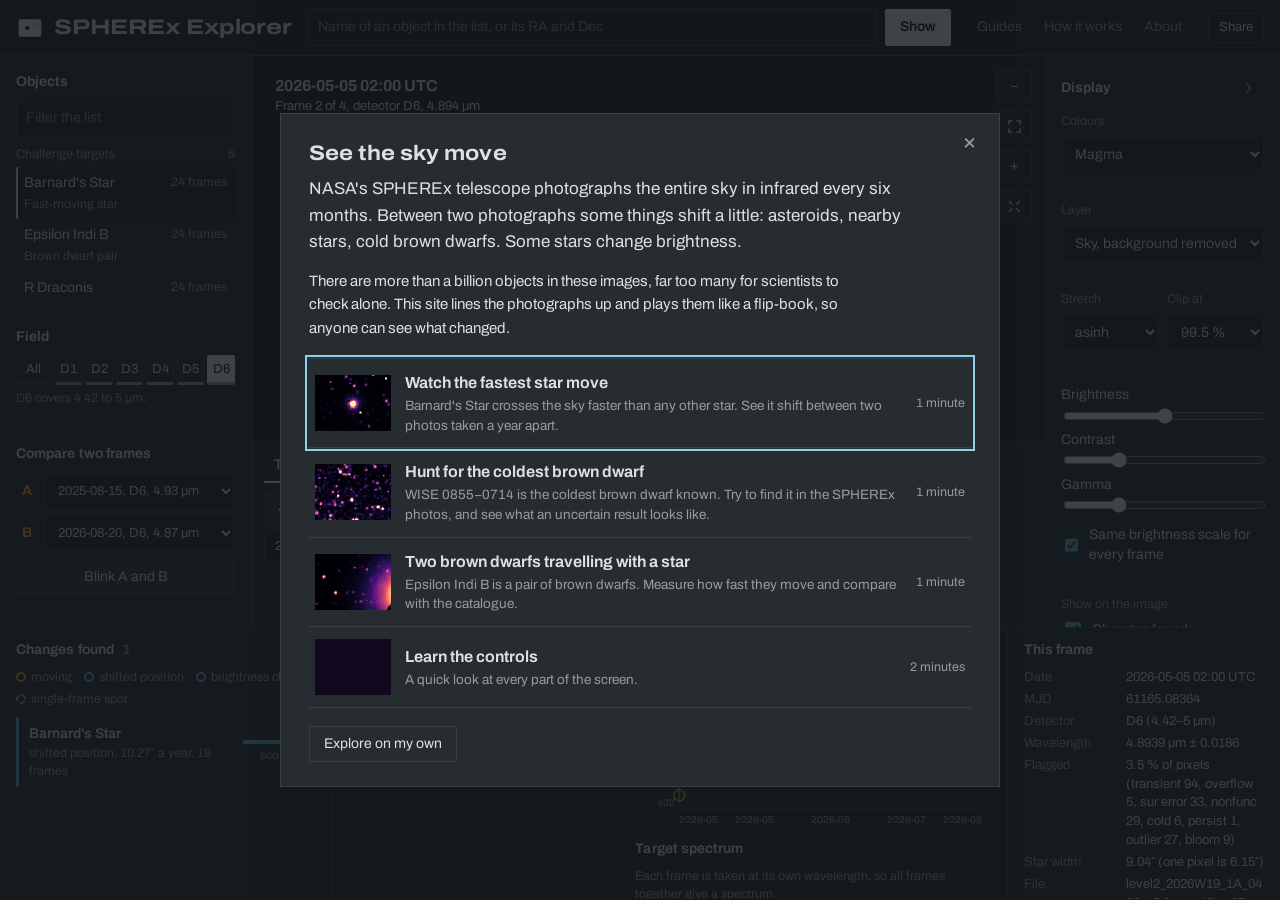
==== commit ec9db79c: "newwww" ====
--- a/site/index.html
+++ b/site/index.html
@@ -9,7 +9,7 @@
 <link rel="preconnect" href="https://fonts.googleapis.com">
 <link rel="preconnect" href="https://fonts.gstatic.com" crossorigin>
 <link href="https://fonts.googleapis.com/css2?family=Archivo:wdth,wght@62..125,400..800&display=swap" rel="stylesheet">
-<link rel="stylesheet" href="css/app.css">
+<link rel="stylesheet" href="css/app.css?v=20261114b">
 </head>
 <body>
 <header class="topbar">
@@ -128,8 +128,9 @@
     <section class="block">
       <label class="stack-lbl" for="cmapSelect">Colours</label>
       <select id="cmapSelect">
-        <option value="plate" selected>Plate (dark stars on light)</option>
-        <option value="gray">Grey (light stars on dark)</option>
+        <option value="magma" selected>Magma</option>
+        <option value="gray">Grey</option>
+        <option value="plate">Negative (dark stars on light)</option>
         <option value="inferno">Inferno</option>
         <option value="ice">Ice</option>
       </select>
@@ -282,8 +283,8 @@
 </div>
 <div class="toast hidden" id="toast" role="status"></div>
 
-<script src="js/config.js"></script>
-<script src="js/app.js"></script>
-<script src="js/guide.js"></script>
+<script src="js/config.js?v=20261114b"></script>
+<script src="js/app.js?v=20261114b"></script>
+<script src="js/guide.js?v=20261114b"></script>
 </body>
 </html>
--- a/site/css/app.css
+++ b/site/css/app.css
@@ -278,7 +278,7 @@
   background: none; border: 0; text-align: left; padding: 12px 6px; color: var(--ink);
 }
 .guides button:hover { background: var(--panel-2); }
-.guides canvas, .guides .g-icon { width: 76px; height: 56px; display: block; background: var(--glass); }
+.guides canvas, .guides .g-icon { width: 76px; height: 56px; display: block; background: #12091F; }
 .guides .g-title { font-size: 16px; font-weight: 650; display: block; }
 .guides .g-text { font-size: 13.5px; color: var(--ink-muted); display: block; margin-top: 2px; }
 .guides .g-len { font-size: 12.5px; color: var(--ink-muted); white-space: nowrap; }
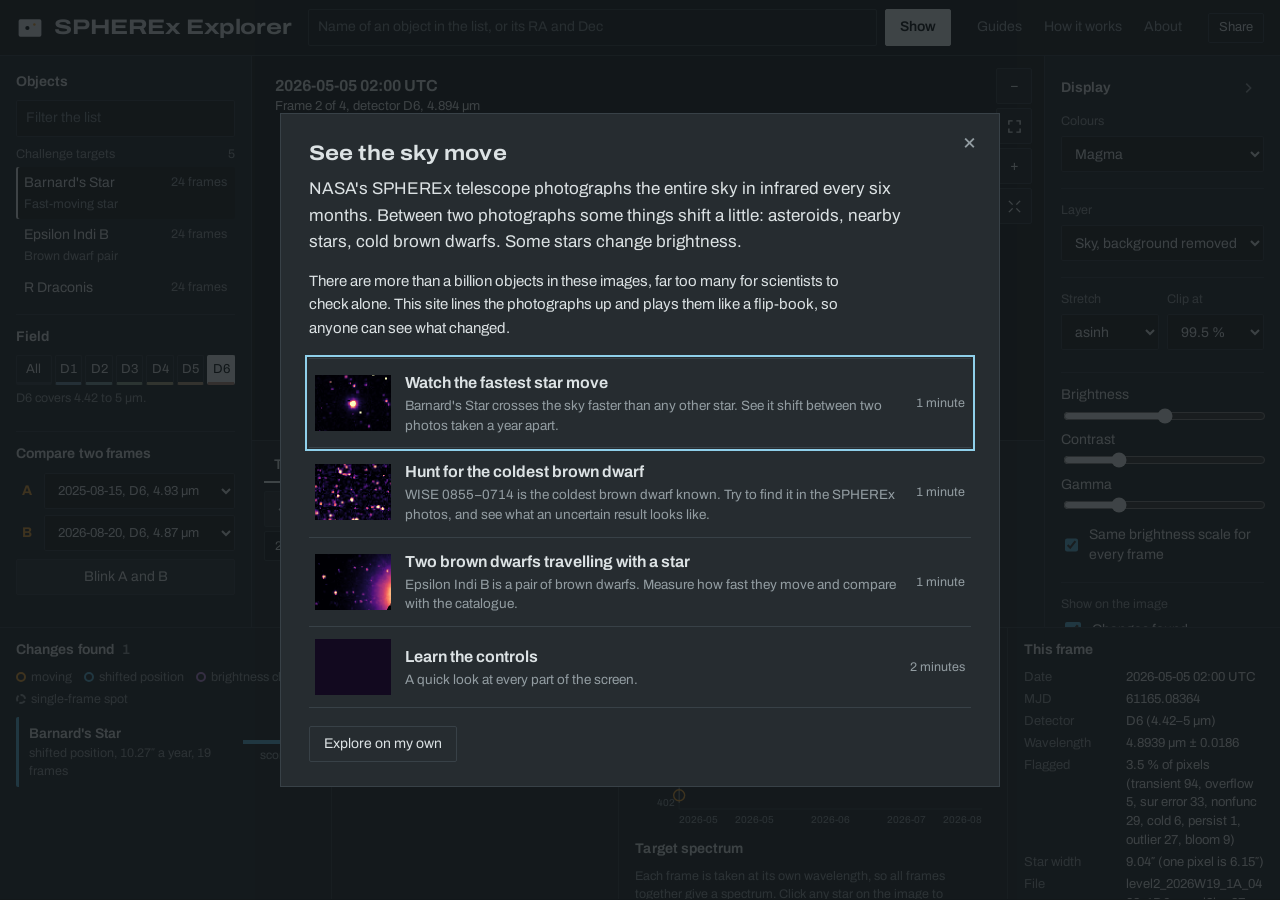
==== commit 631a8015: "index" ====
--- a/site/index.html
+++ b/site/index.html
@@ -9,7 +9,7 @@
 <link rel="preconnect" href="https://fonts.googleapis.com">
 <link rel="preconnect" href="https://fonts.gstatic.com" crossorigin>
 <link href="https://fonts.googleapis.com/css2?family=Archivo:wdth,wght@62..125,400..800&display=swap" rel="stylesheet">
-<link rel="stylesheet" href="css/app.css?v=20261114b">
+<link rel="stylesheet" href="css/app.css?v=20261114c">
 </head>
 <body>
 <header class="topbar">
@@ -99,6 +99,7 @@
         <label><input type="radio" name="stackKind" value="mean" checked> Average (less noise)</label>
         <label><input type="radio" name="stackKind" value="max"> Brightest pixel (movers leave a trail)</label>
         <label><input type="radio" name="stackKind" value="resid"> This frame minus the average</label>
+        <label><input type="radio" name="stackKind" value="rgb"> Colour picture: arrays D1–D2 blue, D3–D4 green, D5–D6 red</label>
       </div>
       <div class="player" id="player">
         <div class="transport">
@@ -180,8 +181,8 @@
       <label class="check"><input type="checkbox" id="showDetections" checked> Changes found</label>
       <label class="check"><input type="checkbox" id="showCross" checked> Target position</label>
       <label class="check"><input type="checkbox" id="showFlags"> Flagged pixels in red</label>
-      <label class="check needs-api"><input type="checkbox" id="showGaia"> Gaia DR3 stars</label>
-      <label class="check needs-api"><input type="checkbox" id="showWise"> AllWISE sources</label>
+      <label class="check"><input type="checkbox" id="showGaia"> Gaia DR3 stars</label>
+      <label class="check"><input type="checkbox" id="showWise"> AllWISE sources</label>
       <label class="check" title="Only changes the picture: small groups of flagged pixels are filled from their neighbours. Saturated star cores are left alone."><input type="checkbox" id="repairChk" checked> Fill cosmic-ray hits</label>
       <label class="check"><input type="checkbox" id="smoothChk"> Smooth by 1 pixel</label>
     </section>
@@ -208,11 +209,12 @@
       <div id="inspector" class="inspector"></div>
     </div>
     <div class="res-col charts">
-      <h2>Target brightness over time</h2>
+      <h2 id="lcTitle">Target brightness over time</h2>
       <p class="hint" id="photNote"></p>
       <div class="chart" id="lcChart"></div>
-      <h2>Target spectrum</h2>
-      <p class="hint">Each frame is taken at its own wavelength, so all frames together give a spectrum.</p>
+      <h2 id="specTitle">Target spectrum</h2>
+      <p class="hint" id="specNote">Each frame is taken at its own wavelength, so all frames together give a spectrum. Click any star on the image to measure its spectrum.</p>
+      <button class="btn small hidden" id="pickReset" type="button">Back to the target</button>
       <div class="chart" id="specChart"></div>
     </div>
     <div class="res-col">
@@ -283,8 +285,8 @@
 </div>
 <div class="toast hidden" id="toast" role="status"></div>
 
-<script src="js/config.js?v=20261114b"></script>
-<script src="js/app.js?v=20261114b"></script>
-<script src="js/guide.js?v=20261114b"></script>
+<script src="js/config.js?v=20261114c"></script>
+<script src="js/app.js?v=20261114c"></script>
+<script src="js/guide.js?v=20261114c"></script>
 </body>
 </html>
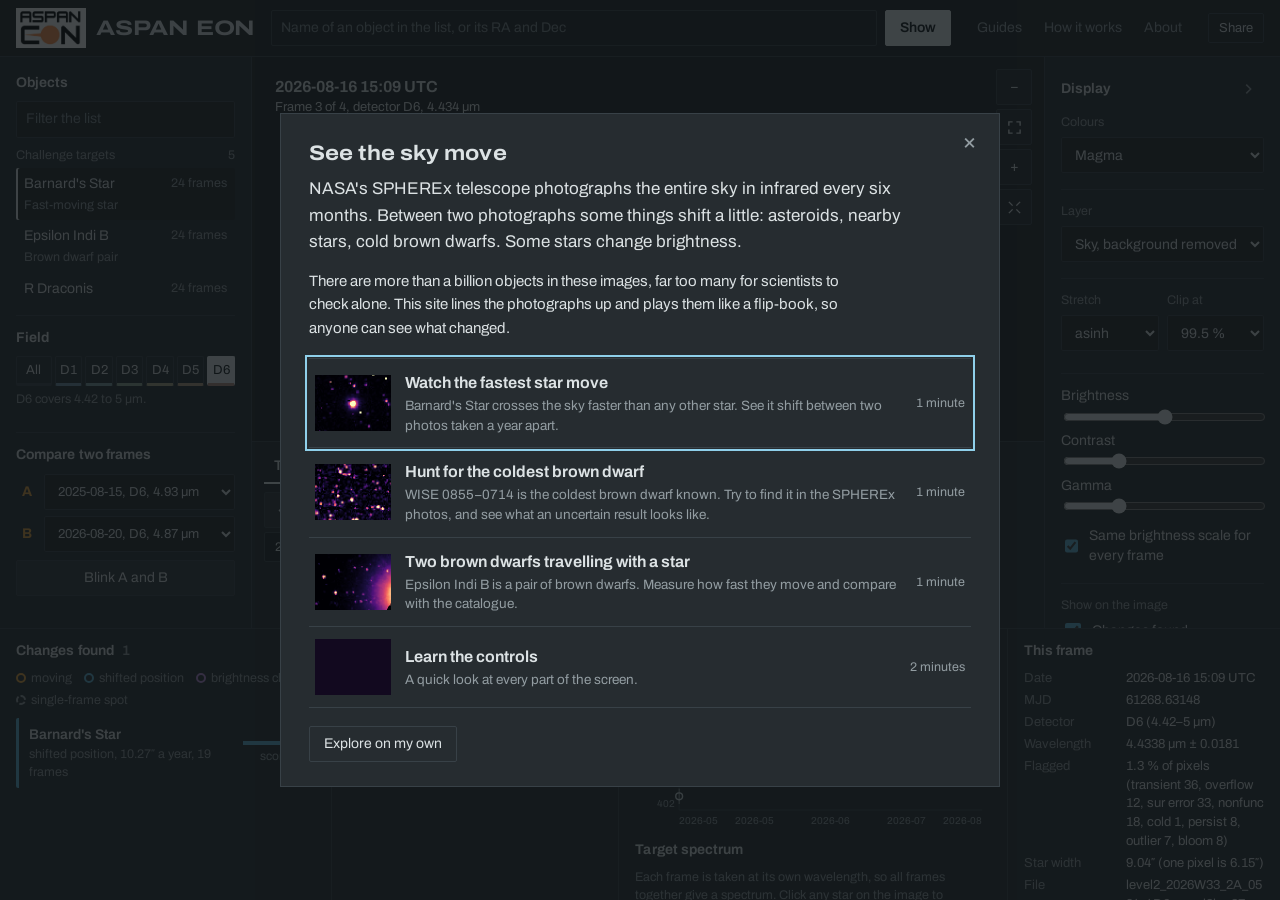
==== commit 26e462b5: "Rebrand product as ASPAN EON with supplied logo" ====
--- a/site/index.html
+++ b/site/index.html
@@ -3,19 +3,19 @@
 <head>
 <meta charset="utf-8">
 <meta name="viewport" content="width=device-width, initial-scale=1">
-<title>SPHEREx Explorer</title>
-<meta name="description" content="Type a position on the sky and play every NASA SPHEREx infrared image of it in time order. Things that move or change brightness stand out.">
-<link rel="icon" href="data:image/svg+xml,%3Csvg xmlns=%22http://www.w3.org/2000/svg%22 viewBox=%220 0 32 32%22%3E%3Crect x=%223%22 y=%226%22 width=%2226%22 height=%2220%22 rx=%222%22 fill=%22%23E3EAEC%22/%3E%3Ccircle cx=%2213%22 cy=%2216%22 r=%222.4%22 fill=%22%2310171A%22/%3E%3Ccircle cx=%2221%22 cy=%2212%22 r=%221.4%22 fill=%22%23E5A03A%22/%3E%3C/svg%3E">
+<title>ASPAN EON</title>
+<meta name="description" content="ASPAN EON: type a position on the sky and play every NASA SPHEREx infrared image of it in time order. Things that move or change brightness stand out.">
+<link rel="icon" type="image/png" href="img/aspan-eon.png">
 <link rel="preconnect" href="https://fonts.googleapis.com">
 <link rel="preconnect" href="https://fonts.gstatic.com" crossorigin>
 <link href="https://fonts.googleapis.com/css2?family=Archivo:wdth,wght@62..125,400..800&display=swap" rel="stylesheet">
-<link rel="stylesheet" href="css/app.css?v=20261114c">
+<link rel="stylesheet" href="css/app.css?v=20261114-aspan-eon">
 </head>
 <body>
 <header class="topbar">
-  <a class="brand" href="./" aria-label="SPHEREx Explorer, start page">
-    <svg viewBox="0 0 32 32" class="logo" aria-hidden="true"><rect x="3" y="6" width="26" height="20" rx="2" fill="#E3EAEC"/><circle cx="13" cy="16" r="2.4" fill="#10171A"/><circle cx="21" cy="12" r="1.4" fill="#E5A03A"/></svg>
-    <span class="brand-name">SPHEREx Explorer</span>
+  <a class="brand" href="./" aria-label="ASPAN EON, start page">
+    <img class="logo" src="img/aspan-eon.png" alt="" width="693" height="397">
+    <span class="brand-name">ASPAN EON</span>
   </a>
   <form id="searchForm" class="search" role="search">
     <label for="coordInput" class="sr-only">Sky position or object name</label>
@@ -248,7 +248,7 @@
 <div class="modal hidden" id="modal-about" role="dialog" aria-modal="true" aria-labelledby="aboutTitle">
   <div class="modal-box prose">
     <button class="modal-close" data-close aria-label="Close">×</button>
-    <h2 id="aboutTitle">About</h2>
+    <h2 id="aboutTitle">About ASPAN EON</h2>
     <p>Made for the 2026 NASA Space Apps Challenge, challenge “Planet X and SPHEREx”, by team <span id="teamName">The K' Oirat</span> from Astana, Kazakhstan.</p>
     <p>Images: SPHEREx Quick Release spectral images from the NASA/IPAC Infrared Science Archive (IRSA). If you use images from this tool, cite the SPHEREx data release DOIs listed by IRSA. Star catalogues: ESA Gaia DR3 and NASA AllWISE through CDS VizieR. Sky atlas: Aladin Lite by CDS, Strasbourg.</p>
     <p>To link to a position, add <code>?ra=…&amp;dec=…</code> to the address, or use Share.</p>
@@ -285,8 +285,8 @@
 </div>
 <div class="toast hidden" id="toast" role="status"></div>
 
-<script src="js/config.js?v=20261114c"></script>
-<script src="js/app.js?v=20261114c"></script>
-<script src="js/guide.js?v=20261114c"></script>
+<script src="js/config.js?v=20261114-aspan-eon"></script>
+<script src="js/app.js?v=20261114-aspan-eon"></script>
+<script src="js/guide.js?v=20261114-aspan-eon"></script>
 </body>
 </html>
--- a/site/css/app.css
+++ b/site/css/app.css
@@ -41,7 +41,7 @@
 
 .topbar { display: flex; align-items: center; gap: var(--s4); padding: var(--s2) var(--s4); min-height: 56px; border-bottom: 1px solid var(--rule); }
 .brand { display: flex; align-items: center; gap: 10px; color: var(--ink); text-decoration: none; flex: none; }
-.logo { width: 28px; height: 28px; }
+.logo { display: block; width: 70px; height: 40px; object-fit: contain; flex: none; }
 .brand-name { font-size: 21px; font-weight: 720; font-variation-settings: "wdth" 125; letter-spacing: -.01em; line-height: 1; }
 .search { flex: 1; display: flex; gap: var(--s2); max-width: 720px; }
 .search input { flex: 1; min-width: 0; }
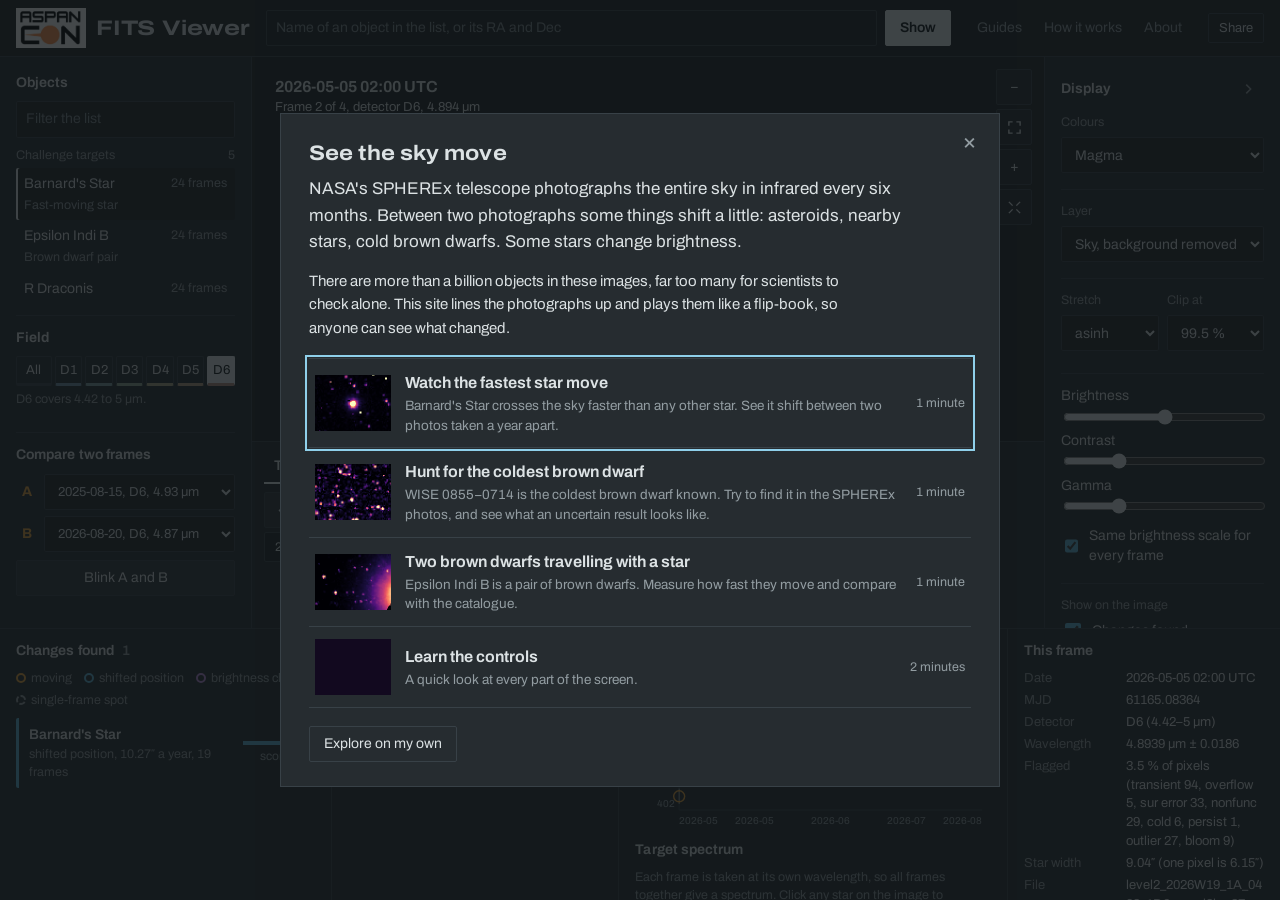
==== commit 5d0932e6: "Replace repeated brand text with FITS Viewer descriptor" ====
--- a/site/index.html
+++ b/site/index.html
@@ -15,7 +15,7 @@
 <header class="topbar">
   <a class="brand" href="./" aria-label="ASPAN EON, start page">
     <img class="logo" src="img/aspan-eon.png" alt="" width="693" height="397">
-    <span class="brand-name">ASPAN EON</span>
+    <span class="brand-name">FITS Viewer</span>
   </a>
   <form id="searchForm" class="search" role="search">
     <label for="coordInput" class="sr-only">Sky position or object name</label>
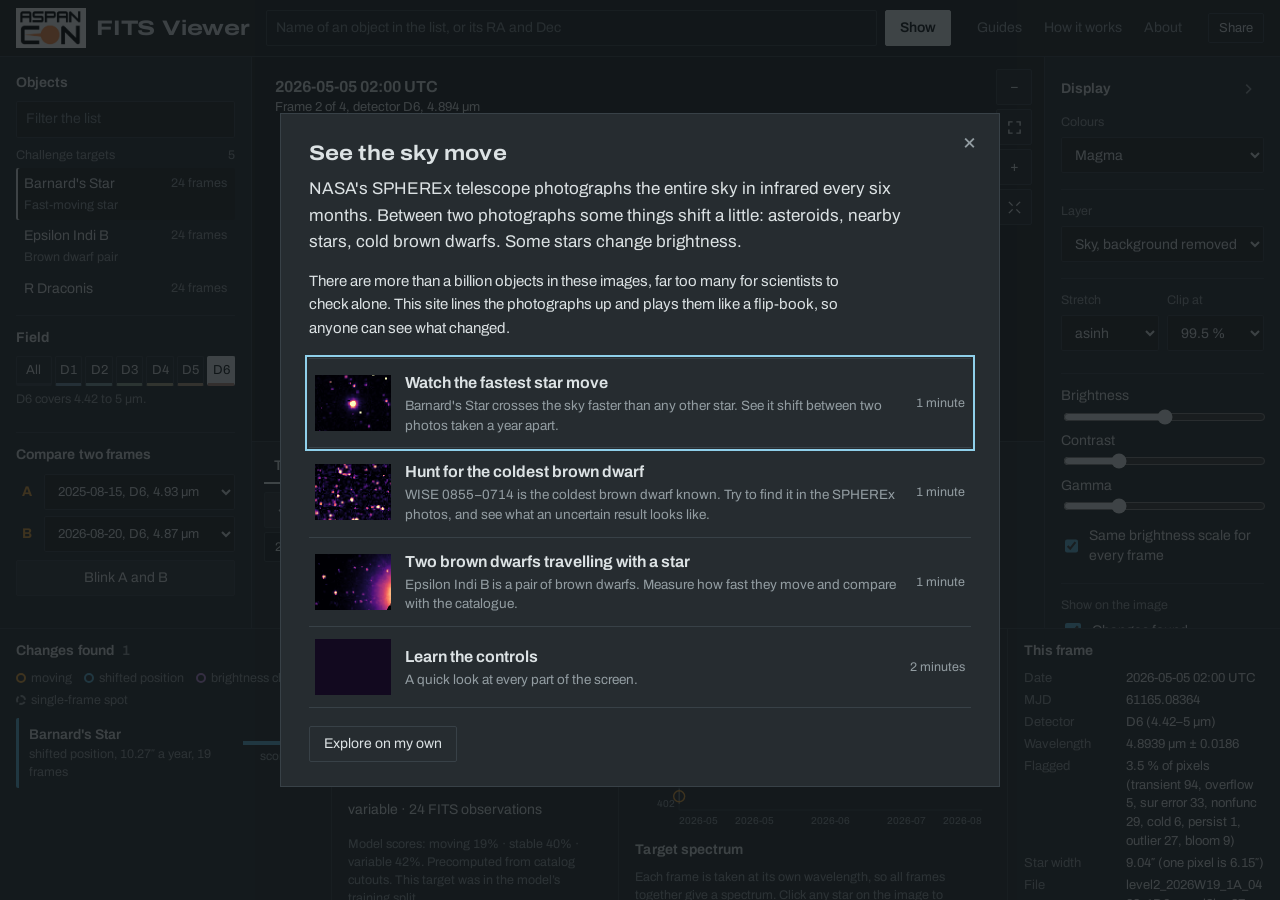
==== commit 149ddfc2: "for image view changes, index html" ====
--- a/site/index.html
+++ b/site/index.html
@@ -207,6 +207,27 @@
     <div class="res-col">
       <h2>Selected change</h2>
       <div id="inspector" class="inspector"></div>
+      <details>
+        <summary>Classify a FITS upload</summary>
+        <p class="hint">Use one SPHEREx FITS cutout with a 2D IMAGE extension (up to 84×84 pixels and 16 MiB). Experimental classification.</p>
+        <form id="fitsUpload">
+          <label for="fitsFile">FITS cutout</label>
+          <input id="fitsFile" type="file" accept=".fits,.fit,.fts" required>
+          <button class="btn small" type="submit">Classify</button>
+        </form>
+        <p id="fitsStatus" role="status"></p>
+        <figure id="fitsPreview" hidden style="margin: 12px 0">
+          <canvas id="fitsCanvas" role="img" aria-label="Uploaded FITS image" style="width:100%;max-width:320px;image-rendering:pixelated;background:#000"></canvas>
+          <figcaption id="fitsCaption"></figcaption>
+          <p class="hint">Single uploaded frame · grayscale, asinh stretch. Display brightness does not change the prediction.</p>
+          <button id="fitsEnlarge" class="btn small" type="button">Enlarge image</button>
+        </figure>
+      </details>
+      <div id="cnnPrediction" class="inspector hidden" hidden aria-live="polite">
+        <h3>Experimental CNN classification</h3>
+        <p id="cnnResult"></p>
+        <p id="cnnDetails" class="hint"></p>
+      </div>
     </div>
     <div class="res-col charts">
       <h2 id="lcTitle">Target brightness over time</h2>
@@ -285,8 +306,9 @@
 </div>
 <div class="toast hidden" id="toast" role="status"></div>
 
-<script src="js/config.js?v=20261114-aspan-eon"></script>
-<script src="js/app.js?v=20261114-aspan-eon"></script>
+<script src="js/config.js?v=20261115-upload"></script>
+<script src="js/app.js?v=20261114-cnn"></script>
 <script src="js/guide.js?v=20261114-aspan-eon"></script>
+<script src="js/fits-upload.js?v=20261115-preview"></script>
 </body>
 </html>
